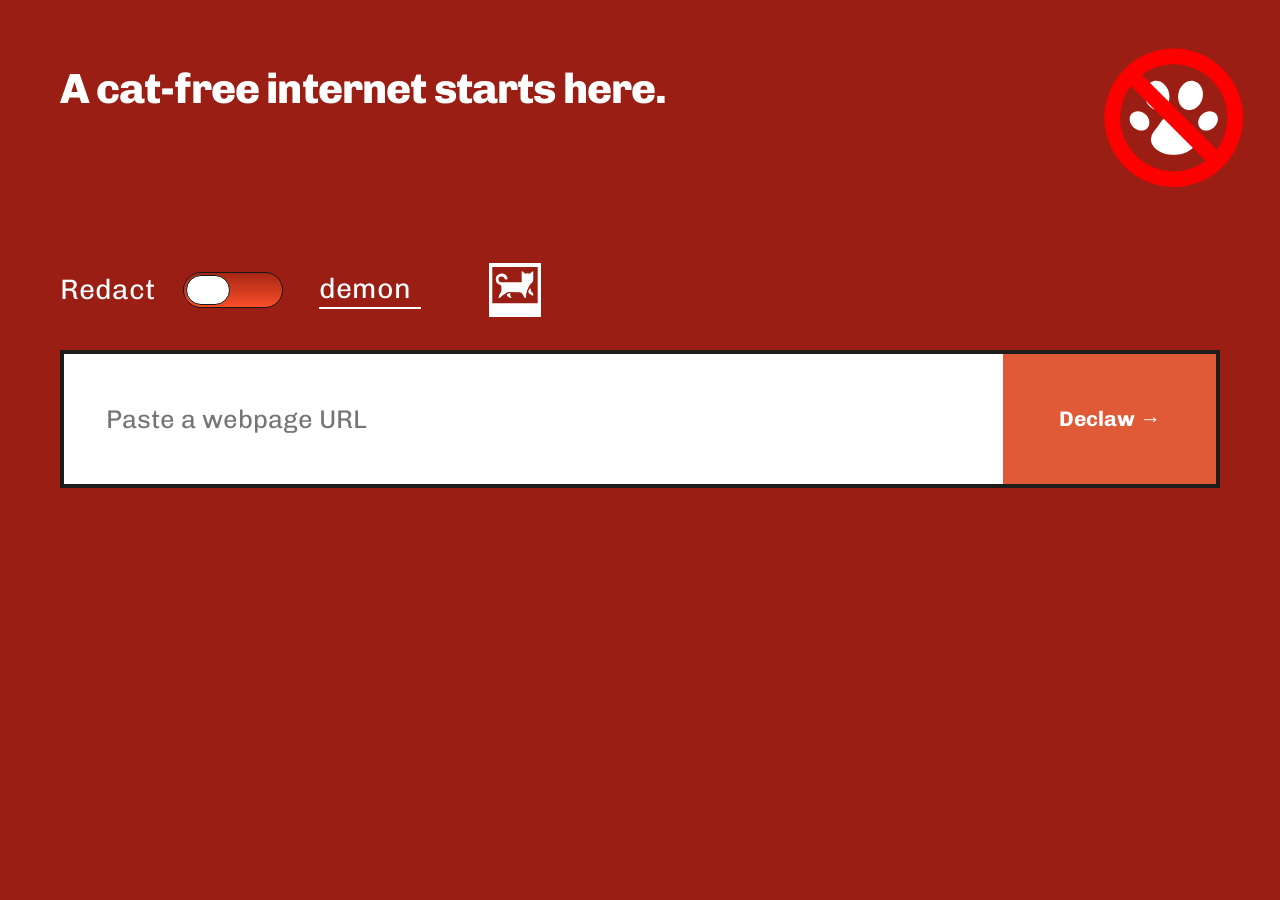
==== index.html @ 1524126d "svg polaroid icons" ====
<!doctype html>
<html lang="en"><head><meta charset="utf-8"><meta name="viewport" content="width=device-width,initial-scale=1"><title>No Cats</title><link rel="icon" href="nocats.svg?v=3" type="image/svg+xml"><link rel="preconnect" href="https://fonts.googleapis.com"><link rel="preconnect" href="https://fonts.gstatic.com" crossorigin><link href="https://fonts.googleapis.com/css2?family=Chivo:wght@400;600;700;800&display=swap" rel="stylesheet"><link rel="stylesheet" href="style.css?v=7"></head>
<body><main><header><a href="./" class="logo">A cat-free internet starts here.<span class="dot"></span></a><img class="brand-icon" src="nocats.svg" alt="No Cats"><button id="another" type="button">Declaw another site</button></header><section class="entry"><form id="form"><div class="options"><span id="redact-label">Redact</span><button id="mode" class="switch" type="button" role="switch" aria-checked="false" aria-label="Replace cat words instead of redacting"><span></span></button><label for="replacement"> </label><input id="replacement" type="text" value="demon" maxlength="80" aria-label="Replacement term" autocomplete="off" spellcheck="false"><button id="images" class="image-toggle" type="button" aria-pressed="false" aria-label="Hide cat images" title="Hide cat images"><img class="image-cat" src="cat.svg" alt=""><img class="image-smile" src="smile.svg" alt=""></button></div><div class="url-row"><label class="sr" for="url">Webpage URL</label><input id="url" name="url" type="text" inputmode="url" placeholder="Paste a webpage URL" autocomplete="url" required><button id="submit">Declaw →</button></div></form>

<p id="status" role="status" aria-live="polite"></p>

</section></main><section id="result" hidden><div class="bar"><span id="summary"></span><button id="close" aria-label="Close preview">✕</button></div><iframe id="preview" title="Webpage with cat words redacted" sandbox="allow-same-origin allow-top-navigation-by-user-activation" referrerpolicy="no-referrer"></iframe></section><script src="config.js"></script><script type="module" src="app.js?v=6"></script></body></html>
---- style.css ----
*{box-sizing:border-box}body{margin:0;background:#9a1e13;color:#fff;font-family:'Chivo',Arial,sans-serif}button,input{font:inherit}main{padding:64px 4.65vw 0}header .logo{color:white;text-decoration:none;font-size:clamp(28px,3.3vw,60px);font-weight:800;line-height:1.2;letter-spacing:-.02em}.entry{margin-top:clamp(80px,11.5vw,210px)}.options{display:flex;align-items:center;gap:28px;margin-bottom:32px;font-size:clamp(22px,2.2vw,40px);line-height:1.25}.switch{position:relative;flex:0 0 100px;width:100px;height:36px;border:1px solid #171717;border-radius:999px;background:linear-gradient(#a72715,#fa4e28);padding:2px;cursor:pointer}.switch span{display:block;width:44px;height:30px;border:1px solid #171717;border-radius:999px;background:white;transition:transform .18s ease}.switch[aria-checked=true] span{transform:translateX(50px)}.options label{white-space:nowrap;margin-right:-20px}#replacement{color:white;border:0;border-bottom:2px solid white;background:transparent;padding:0 0 1px;width:6ch;min-width:3ch;max-width:40vw;border-radius:0;outline-offset:5px}.url-row{display:flex;min-height:138px;border:4px solid #1d1d1b;background:white}#url{width:100%;min-width:0;border:0;padding:30px 42px;font-size:clamp(18px,2vw,36px);color:#000;outline-offset:-6px;background:white;border-radius:0}#submit{flex-shrink:0;cursor:pointer;border:0;font-weight:700;font-size:clamp(18px,1.65vw,30px);color:white;background:#e15a38;padding:0 56px;white-space:nowrap}#submit:disabled{opacity:.7;cursor:wait}#status{font-size:clamp(15px,1.4vw,25px);min-height:34px;line-height:1.5;margin:24px 0 32px}#result{margin:0 4.65vw 32px;border:4px solid #1d1d1b;background:white}.bar{display:flex;align-items:center;justify-content:space-between;background:#1d1d1b;color:white;font-size:13px;padding-left:16px;gap:12px}.bar button{cursor:pointer;border:0;padding:12px 18px;color:white;background:transparent}iframe{display:block;width:100%;height:78vh;border:0}body.viewing .entry{margin-top:48px}body.viewing .url-row{min-height:80px}body.viewing #url{font-size:20px;padding:20px}body.viewing .options{font-size:24px;margin-bottom:20px}.sr{position:absolute;width:1px;height:1px;overflow:hidden;clip-path:inset(50%)}button:focus-visible{outline:3px solid white;outline-offset:4px}@media(max-width:700px){main{padding:32px 5vw 0}.entry{margin-top:100px}.options{gap:14px;flex-wrap:wrap;font-size:22px;margin-bottom:24px}.options label{margin-right:-8px}.switch{flex-basis:72px;width:72px;height:32px}.switch span{width:30px;height:26px}.switch[aria-checked=true] span{transform:translateX(36px)}#replacement{max-width:45vw}.url-row{min-height:78px;border-width:3px}#url{padding:18px 12px;font-size:16px}#submit{padding:0 16px;font-size:18px}#status{margin-top:16px}#result{margin:0 0 24px;border-width:2px}body.viewing .entry{margin-top:32px}}@media(prefers-reduced-motion:reduce){.switch span{transition:none}}
/* Expanded and collapsed header — v3 */
main{position:relative}header{padding-right:170px}.brand-icon{position:absolute;width:140px;height:140px;right:2.8vw;top:48px}#another{display:none}body.viewing main{padding:32px 32px 24px;min-height:115px}body.viewing header{padding:0}body.viewing header .logo{display:none}body.viewing .brand-icon{width:82px;height:82px;right:30px;top:20px}body.viewing #another{display:block;position:absolute;right:130px;top:44px;border:0;border-radius:999px;background:#1d1d1b;color:#aaa;padding:8px 20px;font-size:24px;cursor:pointer;line-height:1.2}body.viewing .entry{margin:10px 410px 0 0}body.viewing .options{font-size:40px;gap:28px;margin:0}body.viewing .url-row,body.viewing #status{display:none}body.viewing #result{margin:0 16px 16px;border:20px solid #1d1d1b;border-top:0}body.viewing .bar{font-size:22px;padding:20px 28px}body.viewing .bar button{font-size:24px;padding:6px}body.viewing iframe{height:calc(100dvh - 205px);min-height:300px}body.viewing #replacement{max-width:20vw}@media(max-width:1100px){body.viewing .options{font-size:26px;gap:16px}body.viewing #another{font-size:18px;right:112px}body.viewing .brand-icon{width:68px;height:68px;right:24px;top:24px}body.viewing .entry{margin-right:320px}body.viewing .options label{margin-right:-8px}body.viewing .switch{flex-basis:72px;width:72px;height:32px}body.viewing .switch span{width:30px;height:26px}body.viewing .switch[aria-checked=true] span{transform:translateX(36px)}}@media(max-width:700px){header{padding-right:70px}.brand-icon{width:64px;height:64px;right:5vw;top:28px}body.viewing main{padding:18px 16px 16px;min-height:0}body.viewing .entry{margin:0 76px 0 0}body.viewing .options{font-size:20px;gap:12px}body.viewing .options label{margin-right:-6px}body.viewing .brand-icon{width:54px;height:54px;right:16px;top:16px}body.viewing #another{position:static;width:max-content;margin:12px 0 0;font-size:15px;padding:7px 14px}body.viewing header{display:flex;flex-direction:column}body.viewing #form{display:flex;flex-direction:column}body.viewing .entry{padding-top:14px}body.viewing #result{margin:0 6px 6px;border-width:8px;border-top:0}body.viewing .bar{font-size:13px;padding:12px 8px;gap:8px}body.viewing iframe{height:75dvh}body.viewing #replacement{max-width:40vw}}
body.viewing #status.navigation-status{display:block;margin:18px 0 0;font-size:15px;line-height:1.4;background:#1d1d1b;color:white;padding:10px 14px;border-radius:4px}
@media(max-width:700px){body.viewing #status.navigation-status{margin-right:-76px}}

/* Image visibility control */
.image-toggle{width:52px;height:56px;flex:0 0 52px;margin-left:40px;padding:0;border:0;background:transparent;color:white;cursor:pointer}.image-toggle img{display:block;width:100%;height:100%;object-fit:contain}.image-toggle img.image-smile{display:none}.image-smile{display:none}.image-toggle[aria-pressed=true] .image-smile{display:block}.image-toggle[aria-pressed=true] .image-cat{display:none}.image-toggle[aria-pressed=true] img.image-smile{display:block}
body.viewing .entry{margin-right:390px}body.viewing .options{gap:24px}
@media(max-width:1100px){.image-toggle{width:40px;height:44px;flex-basis:40px;margin-left:12px}body.viewing .entry{margin-right:290px}body.viewing .options{gap:14px}}
@media(max-width:700px){.image-toggle{width:34px;height:38px;flex-basis:34px;margin-left:0}body.viewing .entry{margin-right:66px}body.viewing .options{gap:10px}}
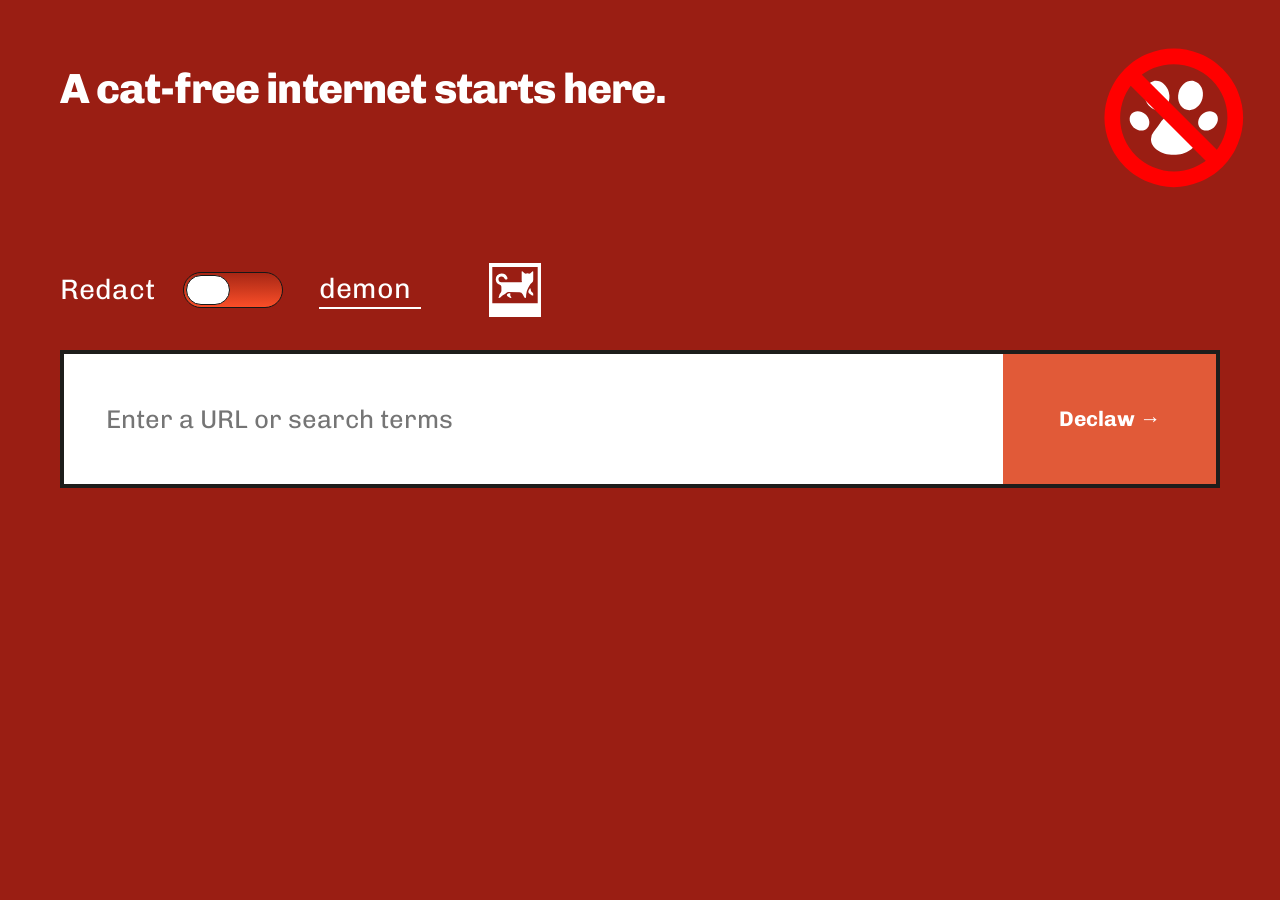
==== commit 8a54fa75: "added searching" ====
--- a/index.html
+++ b/index.html
@@ -1,7 +1,7 @@
 <!doctype html>
-<html lang="en"><head><meta charset="utf-8"><meta name="viewport" content="width=device-width,initial-scale=1"><title>No Cats</title><link rel="icon" href="nocats.svg?v=3" type="image/svg+xml"><link rel="preconnect" href="https://fonts.googleapis.com"><link rel="preconnect" href="https://fonts.gstatic.com" crossorigin><link href="https://fonts.googleapis.com/css2?family=Chivo:wght@400;600;700;800&display=swap" rel="stylesheet"><link rel="stylesheet" href="style.css?v=7"></head>
-<body><main><header><a href="./" class="logo">A cat-free internet starts here.<span class="dot"></span></a><img class="brand-icon" src="nocats.svg" alt="No Cats"><button id="another" type="button">Declaw another site</button></header><section class="entry"><form id="form"><div class="options"><span id="redact-label">Redact</span><button id="mode" class="switch" type="button" role="switch" aria-checked="false" aria-label="Replace cat words instead of redacting"><span></span></button><label for="replacement"> </label><input id="replacement" type="text" value="demon" maxlength="80" aria-label="Replacement term" autocomplete="off" spellcheck="false"><button id="images" class="image-toggle" type="button" aria-pressed="false" aria-label="Hide cat images" title="Hide cat images"><img class="image-cat" src="cat.svg" alt=""><img class="image-smile" src="smile.svg" alt=""></button></div><div class="url-row"><label class="sr" for="url">Webpage URL</label><input id="url" name="url" type="text" inputmode="url" placeholder="Paste a webpage URL" autocomplete="url" required><button id="submit">Declaw →</button></div></form>
+<html lang="en"><head><meta charset="utf-8"><meta name="viewport" content="width=device-width,initial-scale=1"><title>No Cats</title><link rel="icon" href="nocats.svg?v=3" type="image/svg+xml"><link rel="preconnect" href="https://fonts.googleapis.com"><link rel="preconnect" href="https://fonts.gstatic.com" crossorigin><link href="https://fonts.googleapis.com/css2?family=Chivo:wght@400;600;700;800&display=swap" rel="stylesheet"><link rel="stylesheet" href="style.css?v=8"></head>
+<body><main><header><a href="./" class="logo">A cat-free internet starts here.<span class="dot"></span></a><img class="brand-icon" src="nocats.svg" alt="No Cats"><button id="another" type="button">Declaw another site</button></header><section class="entry"><form id="form"><div class="options"><span id="redact-label">Redact</span><button id="mode" class="switch" type="button" role="switch" aria-checked="false" aria-label="Replace cat words instead of redacting"><span></span></button><label for="replacement"> </label><input id="replacement" type="text" value="demon" maxlength="80" aria-label="Replacement term" autocomplete="off" spellcheck="false"><button id="images" class="image-toggle" type="button" aria-pressed="false" aria-label="Hide cat images" title="Hide cat images"><img class="image-cat" src="cat.svg" alt=""><img class="image-smile" src="smile.svg" alt=""></button></div><div class="url-row"><label class="sr" for="url">Webpage URL or search terms</label><input id="url" name="url" type="text" placeholder="Enter a URL or search terms" autocomplete="off" required><button id="submit">Declaw →</button></div></form>
 
 <p id="status" role="status" aria-live="polite"></p>
 
-</section></main><section id="result" hidden><div class="bar"><span id="summary"></span><button id="close" aria-label="Close preview">✕</button></div><iframe id="preview" title="Webpage with cat words redacted" sandbox="allow-same-origin allow-top-navigation-by-user-activation" referrerpolicy="no-referrer"></iframe></section><script src="config.js"></script><script type="module" src="app.js?v=6"></script></body></html>
+</section></main><section id="result" hidden><div class="bar"><span id="summary"></span><div class="preview-actions"><button id="share" type="button" aria-label="Copy link to this declawed page" title="Copy shareable link">Share <img class="share-icon" src="mouse.svg" alt="" aria-hidden="true"></button><button id="close" aria-label="Close preview">✕</button></div></div><iframe id="preview" title="Webpage with cat words redacted" sandbox="allow-same-origin allow-top-navigation-by-user-activation" referrerpolicy="no-referrer"></iframe></section><script src="config.js"></script><script type="module" src="app.js?v=7"></script><script defer src="share.js?v=3"></script></body></html>
--- a/style.css
+++ b/style.css
@@ -9,3 +9,16 @@
 body.viewing .entry{margin-right:390px}body.viewing .options{gap:24px}
 @media(max-width:1100px){.image-toggle{width:40px;height:44px;flex-basis:40px;margin-left:12px}body.viewing .entry{margin-right:290px}body.viewing .options{gap:14px}}
 @media(max-width:700px){.image-toggle{width:34px;height:38px;flex-basis:34px;margin-left:0}body.viewing .entry{margin-right:66px}body.viewing .options{gap:10px}}
+
+/* Share button in the result toolbar */
+.preview-actions{display:flex;align-items:center;gap:8px;margin-left:auto;flex-shrink:0}
+.preview-actions #share{border:1px solid #777;border-radius:999px;padding:7px 18px;color:#fff;background:transparent;font-size:inherit;white-space:nowrap;cursor:pointer}
+.preview-actions #share:hover{background:#444}
+.preview-actions #share:focus-visible{outline:2px solid #fff;outline-offset:3px}
+@media(max-width:700px){.preview-actions{gap:3px}.preview-actions #share{padding:5px 10px;font-size:13px}}
+
+/* Mouse icon in Share pill */
+.preview-actions #share{display:inline-flex;align-items:center;justify-content:center;gap:9px}
+.preview-actions #share .share-icon{width:32px;height:22px;object-fit:contain;display:block}
+.preview-actions #share.copied::after{content:"Copied ✓";position:absolute;transform:translateY(130%);background:#1d1d1b;padding:5px 9px;border-radius:6px;font-size:13px}
+@media(max-width:700px){.preview-actions #share{gap:6px}.preview-actions #share .share-icon{width:26px;height:18px}}
